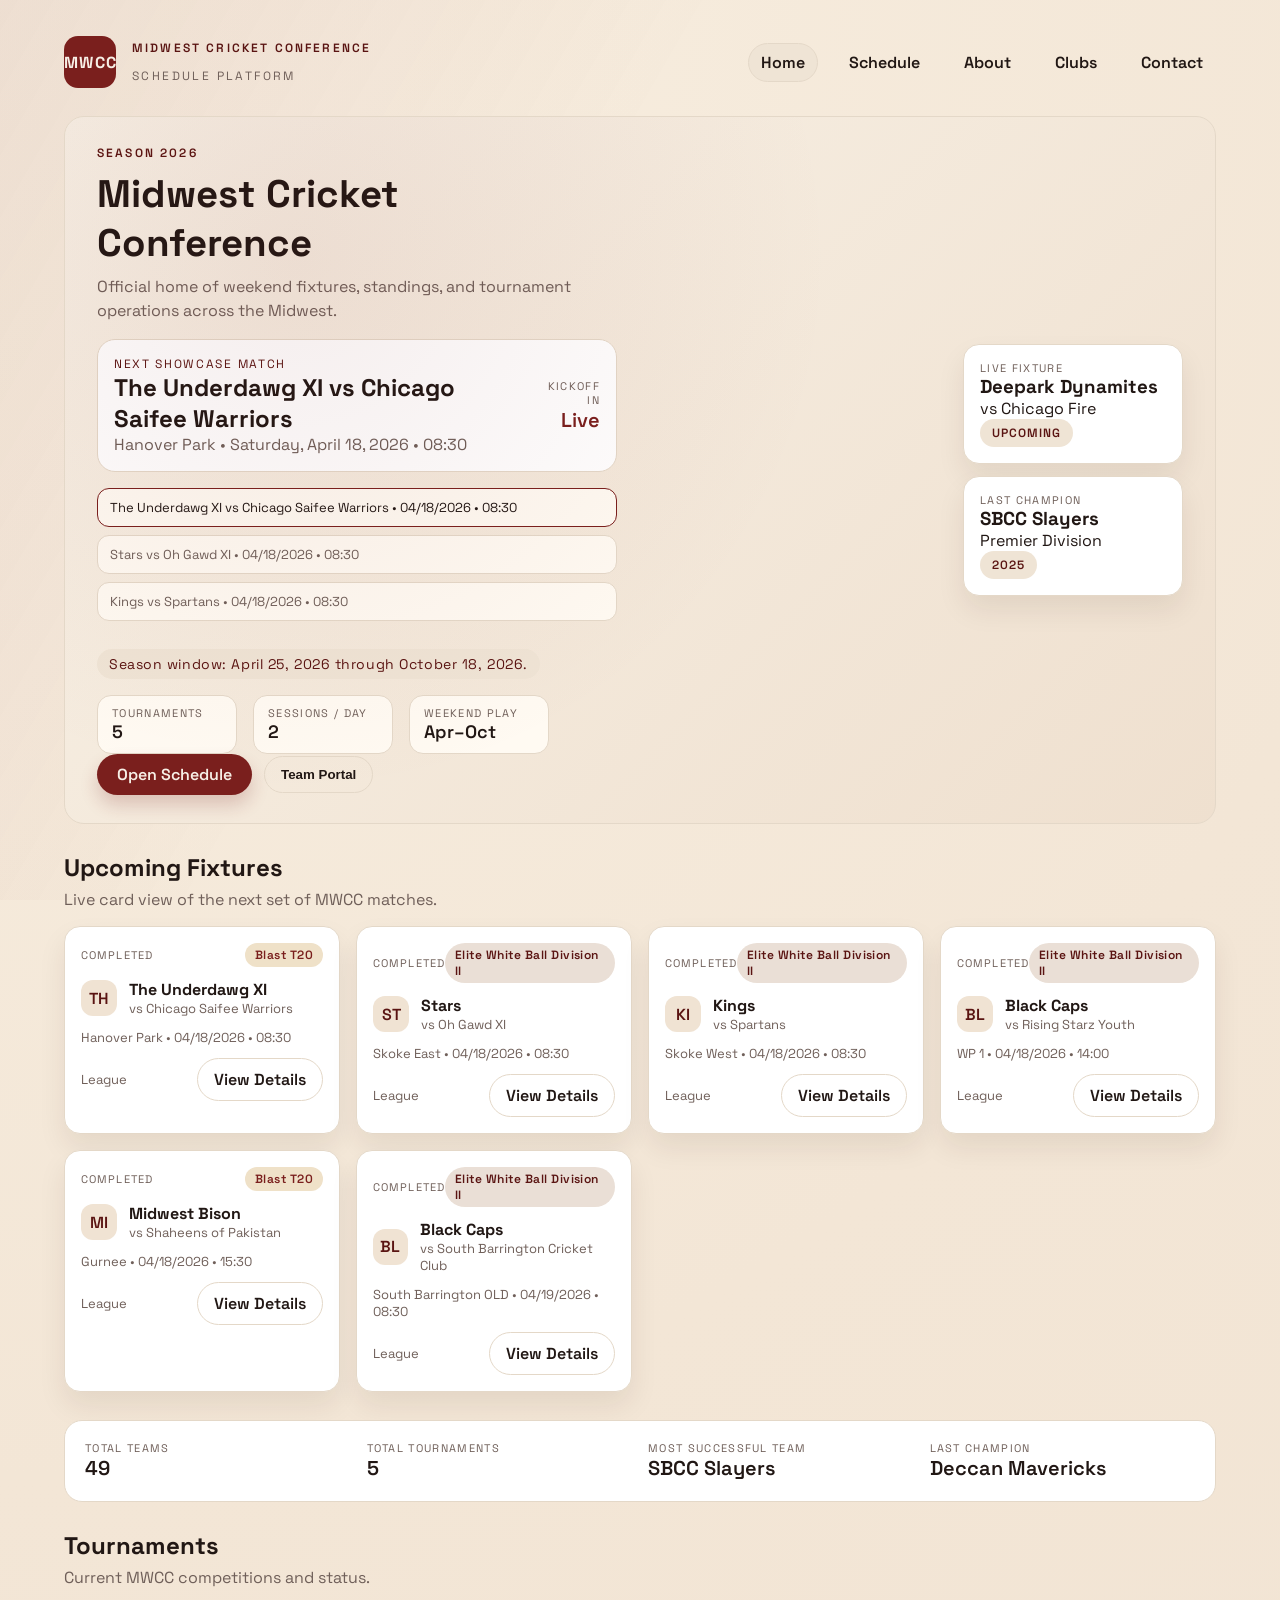
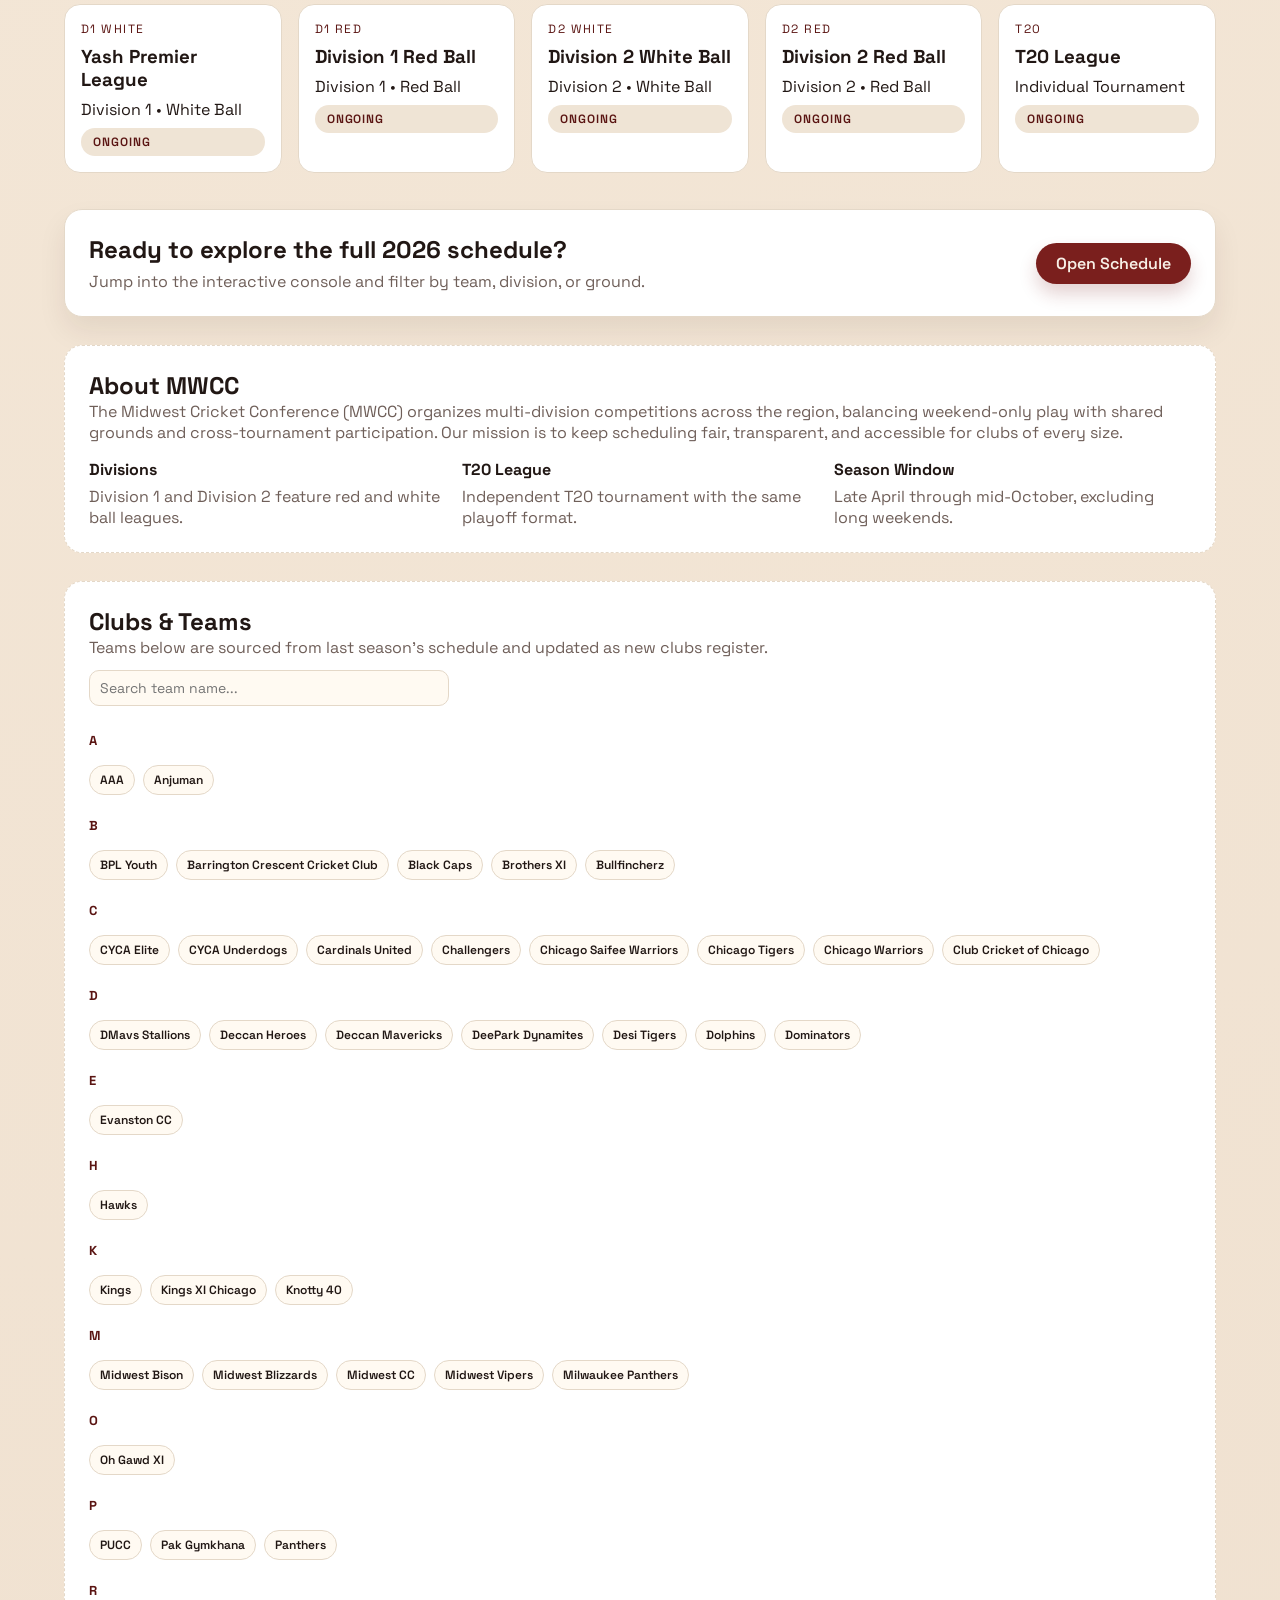
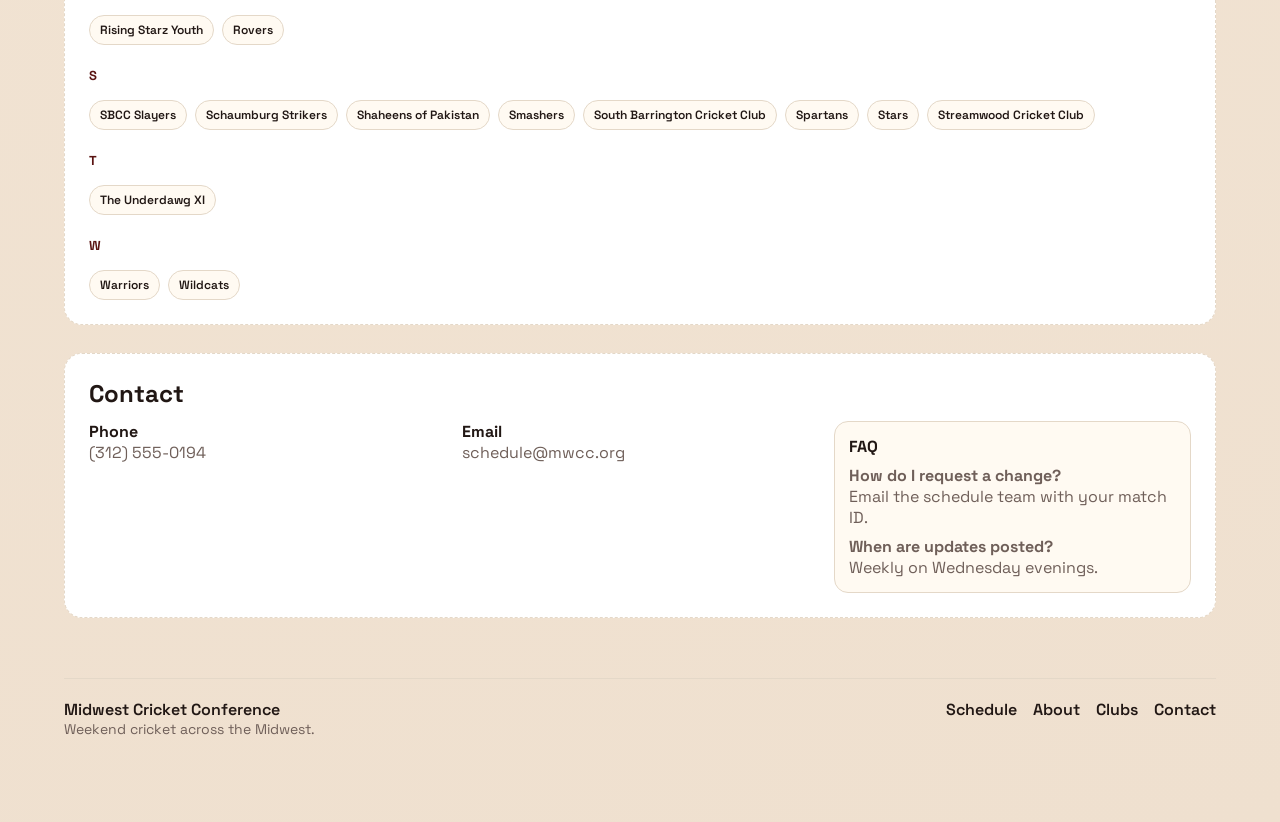
==== web/index.html @ f9c2185f "Add MWCC site" ====
<!doctype html>
<html lang="en">
  <head>
    <meta charset="UTF-8" />
    <meta name="viewport" content="width=device-width, initial-scale=1.0" />
    <title>Midwest Cricket Conference</title>
    <link rel="preconnect" href="https://fonts.googleapis.com" />
    <link rel="preconnect" href="https://fonts.gstatic.com" crossorigin />
    <link
      href="https://fonts.googleapis.com/css2?family=Space+Grotesk:wght@400;500;600;700&family=IBM+Plex+Mono:wght@400;600&display=swap"
      rel="stylesheet"
    />
    <link rel="stylesheet" href="styles.css" />
  </head>
  <body>
    <div class="page">
      <nav class="top-nav">
        <div class="brand">
          <div class="brand-mark">MWCC</div>
          <div>
            <p class="eyebrow">Midwest Cricket Conference</p>
            <span class="brand-sub">Schedule Platform</span>
          </div>
        </div>
        <div class="nav-links">
          <a href="#home" class="active">Home</a>
          <a href="schedule.html">Schedule</a>
          <a href="#about">About</a>
          <a href="#clubs">Clubs</a>
          <a href="#contact">Contact</a>
        </div>
      </nav>

      <header id="home" class="hero hero-home hero-feature">
        <div class="hero-content">
          <p class="eyebrow">Season 2026</p>
          <h1>Midwest Cricket Conference</h1>
          <p class="subhead">
            Official home of weekend fixtures, standings, and tournament operations across the Midwest.
          </p>
          <div class="hero-banner">
            <div>
              <p class="banner-label">Next Showcase Match</p>
              <h2 id="heroMatchTitle">CYCA Elite vs SBCC Slayers</h2>
              <p class="banner-meta" id="heroMatchMeta">Tigers Park • Saturday, May 2, 2026 • 2:00 PM</p>
            </div>
            <div class="countdown">
              <span class="countdown-label">Kickoff in</span>
              <div class="countdown-time" id="countdown">--d --h --m</div>
            </div>
          </div>
          <div class="highlight-strip" id="highlightStrip">
            <div class="highlight active">Midwest CC vs Deccan Mavericks • Sunday 8:30 AM</div>
            <div class="highlight">Incredibles vs Dolphins • Saturday 2:00 PM</div>
            <div class="highlight">United XI vs Knotty 40 • Sunday 10:00 AM</div>
          </div>
          <p class="season-note">Season window: April 25, 2026 through October 18, 2026.</p>
          <div class="hero-metrics">
            <div class="metric">
              <span class="metric-label">Tournaments</span>
              <span class="metric-value">5</span>
            </div>
            <div class="metric">
              <span class="metric-label">Sessions / Day</span>
              <span class="metric-value">2</span>
            </div>
            <div class="metric">
              <span class="metric-label">Weekend Play</span>
              <span class="metric-value">Apr–Oct</span>
            </div>
          </div>
          <div class="hero-actions">
            <a class="primary" href="schedule.html">Open Schedule</a>
            <button class="ghost" type="button">Team Portal</button>
          </div>
        </div>
        <div class="hero-side">
          <div class="hero-card">
            <p class="hero-card-label">Live Fixture</p>
            <h3>Deepark Dynamites</h3>
            <p>vs Chicago Fire</p>
            <span class="tag">Upcoming</span>
          </div>
          <div class="hero-card muted">
            <p class="hero-card-label">Last Champion</p>
            <h3>SBCC Slayers</h3>
            <p>Premier Division</p>
            <span class="tag">2025</span>
          </div>
        </div>
      </header>

      <section class="fixtures-section">
        <div class="section-title">
          <h2>Upcoming Fixtures</h2>
          <p>Live card view of the next set of MWCC matches.</p>
        </div>
        <div class="fixture-grid" id="fixtureGrid"></div>
      </section>

      <section class="stats-panel">
        <div>
          <span class="summary-label">Total Teams</span>
          <span class="summary-value" id="statTeams">62</span>
        </div>
        <div>
          <span class="summary-label">Total Tournaments</span>
          <span class="summary-value" id="statTournaments">5</span>
        </div>
        <div>
          <span class="summary-label">Most Successful Team</span>
          <span class="summary-value" id="statMostSuccessful">SBCC Slayers</span>
        </div>
        <div>
          <span class="summary-label">Last Champion</span>
          <span class="summary-value" id="statLastChampion">Deccan Mavericks</span>
        </div>
      </section>

      <section class="carousel-section">
        <div class="section-title">
          <h2>Tournaments</h2>
          <p>Current MWCC competitions and status.</p>
        </div>
        <div class="carousel" id="tournamentCarousel">
          <a class="carousel-card" href="schedule.html">
            <div class="logo-pill">D1 White</div>
            <h3>Yash Premier League</h3>
            <p>Division 1 • White Ball</p>
            <span class="tag">Ongoing</span>
          </a>
          <a class="carousel-card" href="schedule.html">
            <div class="logo-pill">D1 Red</div>
            <h3>Division 1 Red Ball</h3>
            <p>Division 1 • Red Ball</p>
            <span class="tag">Ongoing</span>
          </a>
          <a class="carousel-card" href="schedule.html">
            <div class="logo-pill">D2 White</div>
            <h3>Division 2 White Ball</h3>
            <p>Division 2 • White Ball</p>
            <span class="tag">Ongoing</span>
          </a>
          <a class="carousel-card" href="schedule.html">
            <div class="logo-pill">D2 Red</div>
            <h3>Division 2 Red Ball</h3>
            <p>Division 2 • Red Ball</p>
            <span class="tag">Ongoing</span>
          </a>
          <a class="carousel-card" href="schedule.html">
            <div class="logo-pill">T20</div>
            <h3>T20 League</h3>
            <p>Individual Tournament</p>
            <span class="tag">Ongoing</span>
          </a>
        </div>
      </section>

      <section class="cta-panel">
        <div>
          <h2>Ready to explore the full 2026 schedule?</h2>
          <p>Jump into the interactive console and filter by team, division, or ground.</p>
        </div>
        <a class="primary" href="schedule.html">Open Schedule</a>
      </section>

      <section id="about" class="placeholder">
        <h2>About MWCC</h2>
        <p>
          The Midwest Cricket Conference (MWCC) organizes multi-division competitions
          across the region, balancing weekend-only play with shared grounds and
          cross-tournament participation. Our mission is to keep scheduling fair,
          transparent, and accessible for clubs of every size.
        </p>
        <div class="about-grid">
          <div>
            <h4>Divisions</h4>
            <p>Division 1 and Division 2 feature red and white ball leagues.</p>
          </div>
          <div>
            <h4>T20 League</h4>
            <p>Independent T20 tournament with the same playoff format.</p>
          </div>
          <div>
            <h4>Season Window</h4>
            <p>Late April through mid-October, excluding long weekends.</p>
          </div>
        </div>
      </section>

      <section id="clubs" class="placeholder">
        <h2>Clubs & Teams</h2>
        <p>Teams below are sourced from last season’s schedule and updated as new clubs register.</p>
        <div class="team-tools">
          <input id="teamSearch" type="text" placeholder="Search team name..." />
        </div>
        <div id="teamList" class="team-list"></div>
      </section>

      <section id="contact" class="placeholder">
        <h2>Contact</h2>
        <div class="contact-grid">
          <div>
            <h4>Phone</h4>
            <p>(312) 555-0194</p>
          </div>
          <div>
            <h4>Email</h4>
            <p>schedule@mwcc.org</p>
          </div>
          <div class="faq-box">
            <h4>FAQ</h4>
            <p><strong>How do I request a change?</strong><br />Email the schedule team with your match ID.</p>
            <p><strong>When are updates posted?</strong><br />Weekly on Wednesday evenings.</p>
          </div>
        </div>
      </section>

      <footer class="site-footer">
        <div>
          <p class="footer-title">Midwest Cricket Conference</p>
          <p class="footer-sub">Weekend cricket across the Midwest.</p>
        </div>
        <div class="footer-links">
          <a href="schedule.html">Schedule</a>
          <a href="#about">About</a>
          <a href="#clubs">Clubs</a>
          <a href="#contact">Contact</a>
        </div>
      </footer>
    </div>

    <script src="app.js"></script>
  </body>
</html>
---- web/styles.css ----
:root {
  --bg: #f5efe4;
  --card: #fbf7f1;
  --ink: #211714;
  --muted: #6f5f59;
  --accent: #7a1f1d;
  --accent-dark: #5a1412;
  --border: #e4d8c8;
  --shadow: 0 14px 28px rgba(50, 22, 18, 0.08);
  --beige-strong: #efe4d5;
}

* {
  box-sizing: border-box;
  margin: 0;
  padding: 0;
}

body {
  font-family: "Space Grotesk", system-ui, sans-serif;
  color: var(--ink);
  background: radial-gradient(circle at top left, #f8efe1 0%, #f3e6d6 35%, #efe0cf 100%);
  min-height: 100vh;
}

body::before {
  content: "";
  position: fixed;
  inset: 0;
  background: linear-gradient(120deg, rgba(122, 31, 29, 0.08), transparent 40%);
  pointer-events: none;
  z-index: -1;
}

.page > * {
  opacity: 0;
  transform: translateY(12px);
  animation: fadeUp 0.6s ease forwards;
}

.page > *:nth-child(1) { animation-delay: 0.05s; }
.page > *:nth-child(2) { animation-delay: 0.12s; }
.page > *:nth-child(3) { animation-delay: 0.18s; }
.page > *:nth-child(4) { animation-delay: 0.24s; }
.page > *:nth-child(5) { animation-delay: 0.3s; }
.page > *:nth-child(6) { animation-delay: 0.36s; }
.page > *:nth-child(7) { animation-delay: 0.42s; }
.page > *:nth-child(8) { animation-delay: 0.48s; }

@keyframes fadeUp {
  to {
    opacity: 1;
    transform: translateY(0);
  }
}

.hero-home::after {
  content: "";
  position: absolute;
  inset: 0;
  background: radial-gradient(circle at 20% 20%, rgba(122, 31, 29, 0.08), transparent 50%);
  pointer-events: none;
}

.hero-feature {
  gap: 32px;
}

.page {
  max-width: 1200px;
  margin: 0 auto;
  padding: 36px 24px 64px;
  display: flex;
  flex-direction: column;
  gap: 28px;
}

.top-nav {
  display: flex;
  justify-content: space-between;
  align-items: center;
  gap: 24px;
  flex-wrap: wrap;
}

.brand {
  display: flex;
  align-items: center;
  gap: 16px;
}

.brand-mark {
  width: 52px;
  height: 52px;
  border-radius: 14px;
  background: var(--accent);
  color: #f7efe6;
  display: grid;
  place-items: center;
  font-weight: 700;
  letter-spacing: 0.08em;
}

.brand-sub {
  font-size: 12px;
  text-transform: uppercase;
  letter-spacing: 0.2em;
  color: var(--muted);
}

.nav-links {
  display: flex;
  gap: 18px;
  flex-wrap: wrap;
}

.nav-links a {
  text-decoration: none;
  color: var(--ink);
  font-weight: 600;
  padding: 8px 12px;
  border-radius: 999px;
  border: 1px solid transparent;
}

.nav-links a.active,
.nav-links a:hover {
  border-color: var(--border);
  background: var(--beige-strong);
}

.hero {
  background: var(--card);
  padding: 28px 32px;
  border-radius: 20px;
  box-shadow: none;
  display: flex;
  flex-wrap: wrap;
  align-items: center;
  justify-content: space-between;
  gap: 24px;
  border: 1px solid var(--border);
}

.hero-home {
  min-height: 360px;
  position: relative;
  overflow: hidden;
}

.hero-feature {
  background: linear-gradient(135deg, #f8f1e6 0%, #efe0cf 100%);
  border: 1px solid var(--border);
}

.hero-content {
  max-width: 520px;
}

.hero-banner {
  background: #ffffff;
  border: 1px solid var(--border);
  border-radius: 18px;
  padding: 16px;
  margin: 16px 0;
  display: flex;
  justify-content: space-between;
  gap: 16px;
  align-items: center;
}

.banner-label {
  text-transform: uppercase;
  letter-spacing: 0.14em;
  font-size: 12px;
  color: var(--accent-dark);
}

.banner-meta {
  color: var(--muted);
}

.countdown {
  text-align: right;
}

.countdown-label {
  display: block;
  font-size: 11px;
  letter-spacing: 0.12em;
  text-transform: uppercase;
  color: var(--muted);
}

.countdown-time {
  font-size: 20px;
  font-weight: 600;
  color: var(--accent);
}

.highlight-strip {
  display: grid;
  gap: 8px;
  margin-bottom: 16px;
}

.highlight {
  background: #fffaf2;
  border: 1px solid var(--border);
  border-radius: 12px;
  padding: 10px 12px;
  font-size: 13px;
  color: var(--muted);
  transition: border-color 0.2s ease, color 0.2s ease;
}

.highlight.active {
  border-color: var(--accent);
  color: var(--ink);
}

.hero-side {
  display: flex;
  flex-direction: column;
  gap: 12px;
  min-width: 220px;
}

.hero-card {
  background: #ffffff;
  border: 1px solid var(--border);
  border-radius: 16px;
  padding: 16px;
  box-shadow: var(--shadow);
}

.hero-card-label {
  text-transform: uppercase;
  font-size: 11px;
  letter-spacing: 0.12em;
  color: var(--muted);
}

.eyebrow {
  text-transform: uppercase;
  letter-spacing: 0.18em;
  font-size: 12px;
  font-weight: 600;
  color: var(--accent-dark);
  margin-bottom: 8px;
}

.hero h1 {
  font-size: clamp(28px, 3vw, 40px);
  margin-bottom: 8px;
}

.subhead {
  color: var(--muted);
  max-width: 520px;
  line-height: 1.5;
}

.season-note {
  margin-top: 12px;
  font-size: 14px;
  color: var(--accent-dark);
  background: var(--beige-strong);
  display: inline-block;
  padding: 6px 12px;
  border-radius: 999px;
  letter-spacing: 0.04em;
}

.hero-metrics {
  display: flex;
  gap: 16px;
  flex-wrap: wrap;
  margin-top: 16px;
}

.metric {
  border: 1px solid var(--border);
  border-radius: 14px;
  padding: 10px 14px;
  background: #fffaf2;
  min-width: 140px;
}

.metric-label {
  display: block;
  font-size: 11px;
  color: var(--muted);
  text-transform: uppercase;
  letter-spacing: 0.12em;
}

.metric-value {
  font-size: 18px;
  font-weight: 600;
}

.last-updated {
  margin-top: 10px;
  font-size: 13px;
  color: var(--muted);
}

.site-footer {
  margin-top: 32px;
  padding: 20px 0;
  border-top: 1px solid var(--border);
  display: flex;
  justify-content: space-between;
  flex-wrap: wrap;
  gap: 16px;
}

.footer-title {
  font-weight: 600;
}

.footer-sub {
  color: var(--muted);
  font-size: 14px;
}

.footer-links {
  display: flex;
  gap: 16px;
  flex-wrap: wrap;
}

.footer-links a {
  text-decoration: none;
  color: var(--ink);
  font-weight: 600;
}

.cta-panel {
  background: #ffffff;
  border-radius: 18px;
  border: 1px solid var(--border);
  padding: 24px;
  display: flex;
  align-items: center;
  justify-content: space-between;
  gap: 16px;
  box-shadow: var(--shadow);
}

.cta-panel h2 {
  margin-bottom: 6px;
}

.cta-panel p {
  color: var(--muted);
}

.fixtures-section {
  display: flex;
  flex-direction: column;
  gap: 16px;
}

.fixture-grid {
  display: grid;
  grid-template-columns: repeat(auto-fit, minmax(240px, 1fr));
  gap: 16px;
}

.fixture-card {
  background: #ffffff;
  border: 1px solid var(--border);
  border-radius: 16px;
  padding: 16px;
  display: flex;
  flex-direction: column;
  gap: 12px;
  box-shadow: var(--shadow);
}

.fixture-header {
  display: flex;
  justify-content: space-between;
  align-items: center;
}

.fixture-status {
  font-size: 11px;
  text-transform: uppercase;
  letter-spacing: 0.1em;
  color: var(--accent-dark);
}

.fixture-status.upcoming {
  color: var(--accent-dark);
}

.fixture-status.live {
  color: #2f6d3d;
}

.fixture-status.completed {
  color: var(--muted);
}

.fixture-teams {
  display: flex;
  align-items: center;
  gap: 12px;
}

.team-logo {
  width: 36px;
  height: 36px;
  border-radius: 12px;
  background: #f0e3d3;
  display: grid;
  place-items: center;
  font-weight: 600;
  color: var(--accent-dark);
}

.fixture-meta {
  color: var(--muted);
  font-size: 13px;
}

.fixture-actions {
  display: flex;
  justify-content: space-between;
  align-items: center;
}

.stats-panel {
  display: grid;
  grid-template-columns: repeat(auto-fit, minmax(200px, 1fr));
  gap: 16px;
  background: #ffffff;
  border-radius: 18px;
  border: 1px solid var(--border);
  padding: 20px;
}

.carousel-section {
  display: flex;
  flex-direction: column;
  gap: 16px;
}

.carousel {
  display: grid;
  grid-auto-flow: column;
  grid-auto-columns: minmax(200px, 240px);
  gap: 16px;
  overflow-x: auto;
  padding-bottom: 8px;
}

.carousel-card {
  background: #ffffff;
  border: 1px solid var(--border);
  border-radius: 16px;
  padding: 16px;
  min-height: 160px;
  display: flex;
  flex-direction: column;
  gap: 8px;
  text-decoration: none;
  color: var(--ink);
  transition: transform 0.2s ease, box-shadow 0.2s ease;
}

.carousel-card:hover {
  transform: translateY(-3px);
  box-shadow: var(--shadow);
}

.logo-pill {
  font-size: 12px;
  text-transform: uppercase;
  letter-spacing: 0.12em;
  color: var(--accent-dark);
}

.schedule-panel {
  background: #ffffff;
}

.schedule-page .schedule-panel {
  position: static;
}

.back-to-top {
  position: fixed;
  right: 24px;
  bottom: 24px;
  background: var(--accent);
  color: #f7efe6;
  border: none;
  border-radius: 999px;
  padding: 10px 16px;
  font-weight: 600;
  box-shadow: 0 10px 20px rgba(122, 31, 29, 0.2);
  opacity: 0;
  pointer-events: none;
  transition: opacity 0.2s ease, transform 0.2s ease;
}

.back-to-top.visible {
  opacity: 1;
  pointer-events: auto;
}

.back-to-top:hover {
  transform: translateY(-2px);
}

body[data-density="compact"] th,
body[data-density="compact"] td {
  padding: 8px 10px;
  font-size: 12px;
}

body[data-density="compact"] .summary-value {
  font-size: 16px;
}

.admin-panel {
  border: 1px dashed var(--border);
  border-radius: 18px;
  padding: 20px;
  margin-top: 24px;
  background: #fffaf2;
  display: none;
}

.admin-panel.active {
  display: block;
}

.admin-header {
  display: flex;
  justify-content: space-between;
  align-items: center;
}

.admin-upload {
  display: inline-flex;
  padding: 8px 12px;
  border-radius: 999px;
  border: 1px solid var(--border);
  background: #ffffff;
  cursor: pointer;
  font-weight: 600;
  margin-top: 12px;
}

.admin-upload input {
  display: none;
}

.link-button {
  background: none;
  border: none;
  color: var(--accent);
  cursor: pointer;
  font-weight: 600;
}

.change-log {
  border: 1px solid var(--border);
  border-radius: 16px;
  padding: 16px;
  background: #ffffff;
  margin-top: 20px;
}

.change-item {
  display: flex;
  justify-content: space-between;
  font-size: 13px;
  color: var(--muted);
  padding: 6px 0;
  border-bottom: 1px solid var(--border);
}

.change-item:last-child {
  border-bottom: none;
}

@media print {
  body {
    background: white;
  }

  .top-nav,
  .schedule-tools,
  .filters,
  .actions,
  .back-to-top,
  .schedule-cards,
  .admin-panel,
  .change-log,
  .site-footer {
    display: none !important;
  }

  .page {
    padding: 0;
  }

  .table-wrap {
    display: block !important;
    border: none;
  }

  .schedule-panel {
    position: static;
    border: none;
    padding: 0 0 16px;
  }
}

.hero-actions {
  display: flex;
  gap: 12px;
  align-items: center;
  flex-wrap: wrap;
}

.primary {
  background: var(--accent);
  color: #f7efe6;
  padding: 10px 20px;
  border-radius: 999px;
  font-weight: 600;
  text-decoration: none;
  box-shadow: 0 10px 18px rgba(122, 31, 29, 0.2);
  transition: transform 0.2s ease, box-shadow 0.2s ease;
}

.primary:hover {
  transform: translateY(-1px);
  box-shadow: 0 12px 22px rgba(122, 31, 29, 0.25);
}


.ghost {
  border: 1px solid var(--border);
  background: transparent;
  padding: 10px 16px;
  border-radius: 999px;
  cursor: pointer;
  font-weight: 600;
  color: var(--ink);
  transition: border-color 0.2s ease, transform 0.2s ease;
  text-decoration: none;
  display: inline-flex;
  align-items: center;
}

.ghost:hover {
  border-color: var(--accent);
  transform: translateY(-1px);
}

.panel {
  background: #ffffff;
  border-radius: 18px;
  padding: 20px;
  border: 1px solid var(--border);
  display: flex;
  flex-direction: column;
  gap: 20px;
}

.section-title h2 {
  font-size: 24px;
  margin-bottom: 6px;
}

.section-title p {
  color: var(--muted);
}

.grid-section {
  display: grid;
  grid-template-columns: repeat(auto-fit, minmax(240px, 1fr));
  gap: 16px;
}

.card {
  background: var(--card);
  border-radius: 18px;
  padding: 20px;
  border: 1px solid var(--border);
  box-shadow: none;
  transition: transform 0.2s ease, box-shadow 0.2s ease;
}

.card:hover {
  transform: translateY(-3px);
  box-shadow: var(--shadow);
}

.card h3 {
  margin-bottom: 8px;
}

.card p {
  color: var(--muted);
  line-height: 1.4;
  margin-bottom: 12px;
}

.card.muted {
  opacity: 0.7;
}

.tag {
  display: inline-block;
  padding: 6px 12px;
  border-radius: 999px;
  background: var(--beige-strong);
  color: var(--accent-dark);
  font-weight: 600;
  font-size: 12px;
  text-transform: uppercase;
  letter-spacing: 0.08em;
}

.filters {
  display: grid;
  grid-template-columns: repeat(auto-fit, minmax(180px, 1fr));
  gap: 16px;
  background: transparent;
  padding: 8px 0;
}

.schedule-tools {
  display: flex;
  align-items: center;
  justify-content: space-between;
  gap: 16px;
  flex-wrap: wrap;
  margin-bottom: 8px;
}

.quick-filters {
  display: flex;
  gap: 10px;
  flex-wrap: wrap;
}

.chip {
  border: 1px solid var(--border);
  background: #fffaf2;
  color: var(--ink);
  padding: 6px 12px;
  border-radius: 999px;
  font-weight: 600;
  cursor: pointer;
  font-size: 12px;
  text-transform: uppercase;
  letter-spacing: 0.08em;
}

.chip.active {
  background: var(--accent);
  color: #f7efe6;
  border-color: var(--accent);
}

.legend {
  display: flex;
  gap: 12px;
  flex-wrap: wrap;
  color: var(--muted);
  font-size: 12px;
}

.legend-item {
  display: flex;
  align-items: center;
  gap: 6px;
}

.legend-dot {
  width: 10px;
  height: 10px;
  border-radius: 50%;
  background: #d9c7b6;
}

.legend-dot.morning {
  background: #ead7c4;
}

.legend-dot.midday {
  background: #f1cfa8;
}

.legend-dot.evening {
  background: #caa090;
}

.legend-dot.d1 {
  background: #7a1f1d;
}

.legend-dot.d2 {
  background: #b36a4a;
}

.legend-dot.t20 {
  background: #c79440;
}

.filter {
  display: flex;
  flex-direction: column;
  gap: 6px;
  font-size: 13px;
  color: var(--muted);
}

.filter select,
.filter input {
  border: 1px solid var(--border);
  background: #fffaf2;
  padding: 8px 10px;
  border-radius: 10px;
  font-family: "Space Grotesk", sans-serif;
  font-size: 14px;
  transition: border-color 0.2s ease, box-shadow 0.2s ease;
}

.filter select:focus-visible,
.filter input:focus-visible {
  outline: none;
  border-color: var(--accent);
  box-shadow: 0 0 0 2px rgba(122, 31, 29, 0.15);
}

.summary {
  display: flex;
  gap: 24px;
  flex-wrap: wrap;
  font-family: "IBM Plex Mono", monospace;
  align-items: center;
}

.summary-label {
  display: block;
  font-size: 11px;
  color: var(--muted);
  letter-spacing: 0.12em;
  text-transform: uppercase;
}

.summary-value {
  font-size: 20px;
  font-weight: 600;
}

.actions {
  display: flex;
  gap: 12px;
  margin-left: auto;
  align-items: center;
  flex-wrap: wrap;
}

.table-wrap {
  background: white;
  border-radius: 18px;
  border: 1px solid var(--border);
  overflow: auto;
}

.schedule-cards {
  display: none;
  flex-direction: column;
  gap: 12px;
}

.card-date {
  font-size: 12px;
  text-transform: uppercase;
  letter-spacing: 0.12em;
  color: var(--accent-dark);
  margin-top: 6px;
}

.match-card {
  border: 1px solid var(--border);
  border-radius: 16px;
  padding: 16px;
  background: #fffaf2;
  display: flex;
  flex-direction: column;
  gap: 8px;
}

.match-card-header {
  display: flex;
  justify-content: space-between;
  gap: 12px;
  align-items: center;
}

.match-meta {
  display: flex;
  justify-content: space-between;
  gap: 12px;
  flex-wrap: wrap;
  color: var(--muted);
  font-size: 13px;
}

.results-section {
  display: flex;
  flex-direction: column;
  gap: 16px;
}

.view-tabs {
  display: flex;
  gap: 10px;
  flex-wrap: wrap;
}

.rf-list {
  display: flex;
  flex-direction: column;
  gap: 18px;
}

.hidden {
  display: none !important;
}

.results-grid {
  display: grid;
  gap: 16px;
}

.results-date {
  background: var(--accent-dark);
  color: #f7efe6;
  padding: 10px 16px;
  border-radius: 12px;
  font-size: 12px;
  text-transform: uppercase;
  letter-spacing: 0.12em;
  font-weight: 600;
}

.result-card {
  border: 1px solid var(--border);
  border-radius: 16px;
  padding: 18px;
  background: #ffffff;
  display: flex;
  flex-direction: column;
  gap: 12px;
  box-shadow: var(--shadow);
}

.result-header {
  display: flex;
  justify-content: space-between;
  align-items: center;
  gap: 10px;
  flex-wrap: wrap;
}

.result-status {
  font-size: 10px;
  text-transform: uppercase;
  letter-spacing: 0.1em;
  color: var(--accent-dark);
  border: 1px solid var(--border);
  padding: 4px 8px;
  border-radius: 999px;
  font-weight: 600;
  background: #fff7ed;
}

.result-status.upcoming {
  color: var(--accent-dark);
}

.result-status.completed {
  color: #2f6d3d;
  border-color: #cde6d3;
  background: #eef7f1;
}

.result-tag {
  font-size: 11px;
  text-transform: uppercase;
  letter-spacing: 0.12em;
  color: var(--accent);
  font-weight: 700;
}

.result-matchup {
  display: flex;
  flex-wrap: wrap;
  gap: 10px;
  align-items: center;
  font-size: 16px;
  font-weight: 600;
}

.result-team {
  display: flex;
  gap: 12px;
  align-items: center;
}

.result-team span {
  line-height: 1.2;
}

.vs {
  font-size: 12px;
  text-transform: uppercase;
  letter-spacing: 0.12em;
  color: var(--muted);
}

.result-meta-line {
  color: var(--muted);
  font-size: 13px;
}

.result-note {
  color: var(--muted);
  font-size: 13px;
}

.result-summary {
  color: var(--accent-dark);
  font-weight: 600;
}

.result-score {
  color: var(--ink);
  font-size: 13px;
  font-weight: 600;
}

.result-actions {
  display: flex;
  gap: 12px;
  justify-content: flex-start;
}

.standings-section {
  display: flex;
  flex-direction: column;
  gap: 16px;
}

.tab-row {
  display: flex;
  gap: 10px;
  flex-wrap: wrap;
}

.tab {
  border: 1px solid var(--border);
  background: #fffaf2;
  color: var(--ink);
  padding: 8px 14px;
  border-radius: 999px;
  font-weight: 600;
  cursor: pointer;
  font-size: 12px;
  text-transform: uppercase;
  letter-spacing: 0.08em;
}

.tab.active {
  background: var(--accent);
  color: #f7efe6;
  border-color: var(--accent);
}

.standings-table {
  border: 1px solid var(--border);
  border-radius: 16px;
  overflow: hidden;
  background: #ffffff;
}

.standings-table table {
  width: 100%;
  border-collapse: collapse;
}

.admin-divider {
  margin: 16px 0;
  border-top: 1px solid var(--border);
}

.scorecard-form {
  display: grid;
  gap: 12px;
  margin-top: 8px;
}

.score-grid {
  display: grid;
  grid-template-columns: repeat(auto-fit, minmax(180px, 1fr));
  gap: 12px;
}

.admin-note {
  font-size: 12px;
  color: var(--muted);
  margin-top: 4px;
}

.admin-actions {
  display: flex;
  gap: 12px;
  flex-wrap: wrap;
}

.scorecard-form label {
  display: grid;
  gap: 6px;
  font-size: 13px;
  color: var(--muted);
}

.scorecard-form input {
  border: 1px solid var(--border);
  background: #fffdf8;
  padding: 8px 10px;
  border-radius: 10px;
  font-family: "Space Grotesk", sans-serif;
  font-size: 14px;
}

.scorecard-form select {
  border: 1px solid var(--border);
  background: #fffdf8;
  padding: 8px 10px;
  border-radius: 10px;
  font-family: "Space Grotesk", sans-serif;
  font-size: 14px;
}

table {
  width: 100%;
  border-collapse: collapse;
}

thead {
  background: #2a1916;
  color: #f7efe6;
  text-transform: uppercase;
  letter-spacing: 0.08em;
  font-size: 12px;
}

thead th {
  position: sticky;
  top: 0;
  z-index: 2;
}

.schedule-page thead th {
  position: static;
}

th,
td {
  padding: 12px 14px;
  text-align: left;
  border-bottom: 1px solid var(--border);
}

tbody tr:nth-child(even) {
  background: #fff7ed;
}

tbody tr:hover {
  background: #f3e8d9;
}

.group-row td {
  background: #f0e3d3;
  color: var(--accent-dark);
  font-weight: 600;
  text-transform: uppercase;
  letter-spacing: 0.08em;
  font-size: 11px;
}

.session-tag {
  font-weight: 600;
  color: var(--accent-dark);
}

.badge {
  display: inline-block;
  padding: 4px 10px;
  border-radius: 999px;
  font-size: 12px;
  font-weight: 600;
  letter-spacing: 0.04em;
  background: #f0e0d2;
  color: #4b332c;
}

.badge-d1white {
  background: #efe6dc;
  color: #5a1412;
}

.badge-d1red {
  background: #f0d7d0;
  color: #7a1f1d;
}

.badge-d2 {
  background: #eadfd6;
  color: #5a1412;
}

.badge-t20 {
  background: #efe1c8;
  color: #7a1f1d;
}

.empty-state {
  padding: 24px;
  text-align: center;
  color: var(--muted);
}

.placeholder {
  background: white;
  border-radius: 18px;
  padding: 24px;
  border: 1px dashed var(--border);
}

.placeholder p {
  color: var(--muted);
}

.about-grid {
  display: grid;
  grid-template-columns: repeat(auto-fit, minmax(220px, 1fr));
  gap: 16px;
  margin-top: 16px;
}

.about-grid h4 {
  margin-bottom: 6px;
}

.team-list {
  display: flex;
  flex-wrap: wrap;
  gap: 10px;
  margin-top: 14px;
}

.team-tools {
  margin-top: 12px;
}

.team-tools input {
  width: min(360px, 100%);
  border: 1px solid var(--border);
  background: #fffaf2;
  padding: 8px 10px;
  border-radius: 10px;
  font-family: "Space Grotesk", sans-serif;
  font-size: 14px;
}

.team-group-title {
  width: 100%;
  margin: 12px 0 6px;
  font-size: 13px;
  letter-spacing: 0.12em;
  text-transform: uppercase;
  color: var(--accent-dark);
}

.team-group {
  display: flex;
  flex-wrap: wrap;
  gap: 8px;
}

.team-pill {
  border: 1px solid var(--border);
  padding: 6px 10px;
  border-radius: 999px;
  background: #fffaf2;
  font-size: 12px;
  font-weight: 600;
}

.contact-grid {
  display: grid;
  grid-template-columns: repeat(auto-fit, minmax(220px, 1fr));
  gap: 16px;
  margin-top: 12px;
}

.faq-box {
  border: 1px solid var(--border);
  border-radius: 14px;
  padding: 14px;
  background: #fffaf2;
}

.faq-box p {
  margin-top: 8px;
  color: var(--muted);
}

.schedule-page .page {
  padding-top: 24px;
}

@media (max-width: 900px) {
  .table-wrap {
    display: none;
  }

  .schedule-cards {
    display: flex;
  }

  .schedule-page .schedule-panel {
    position: static;
  }
}

@media (max-width: 720px) {
  .hero {
    padding: 22px;
  }

  table {
    font-size: 12px;
  }
}
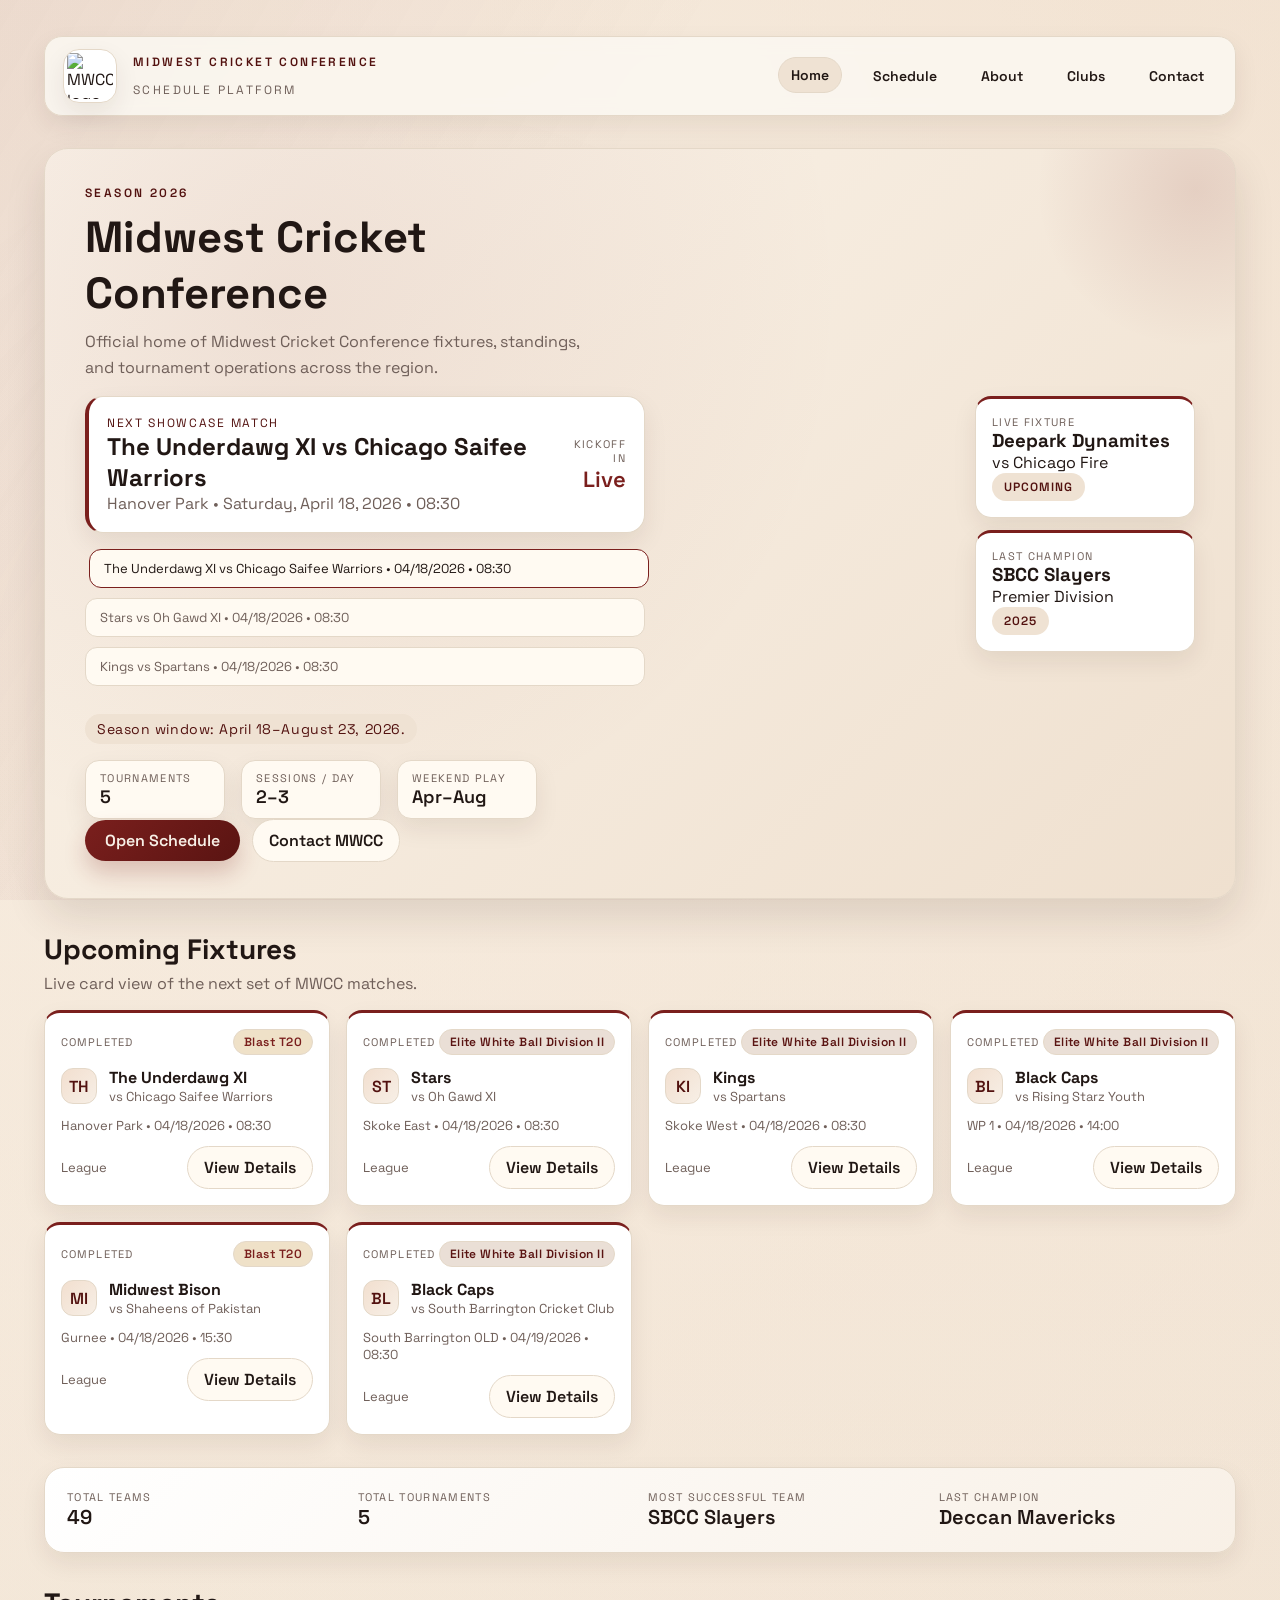
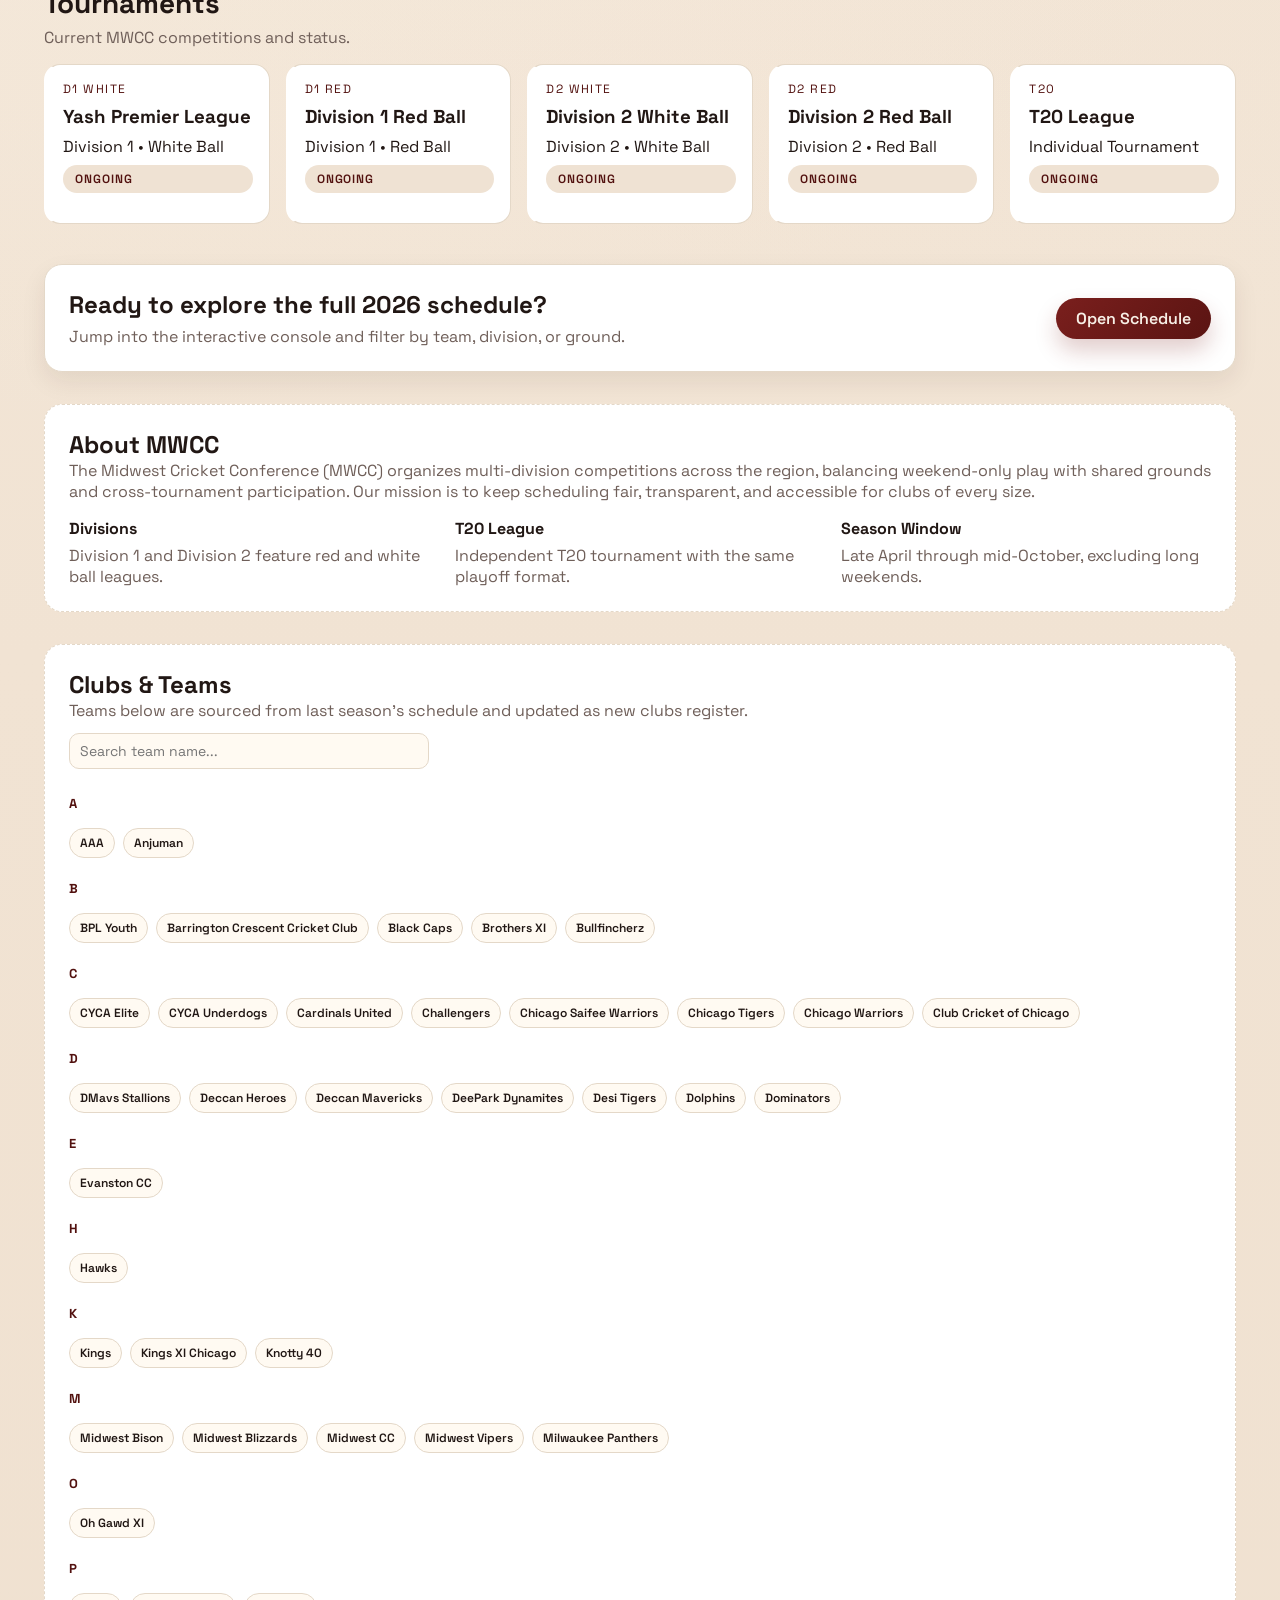
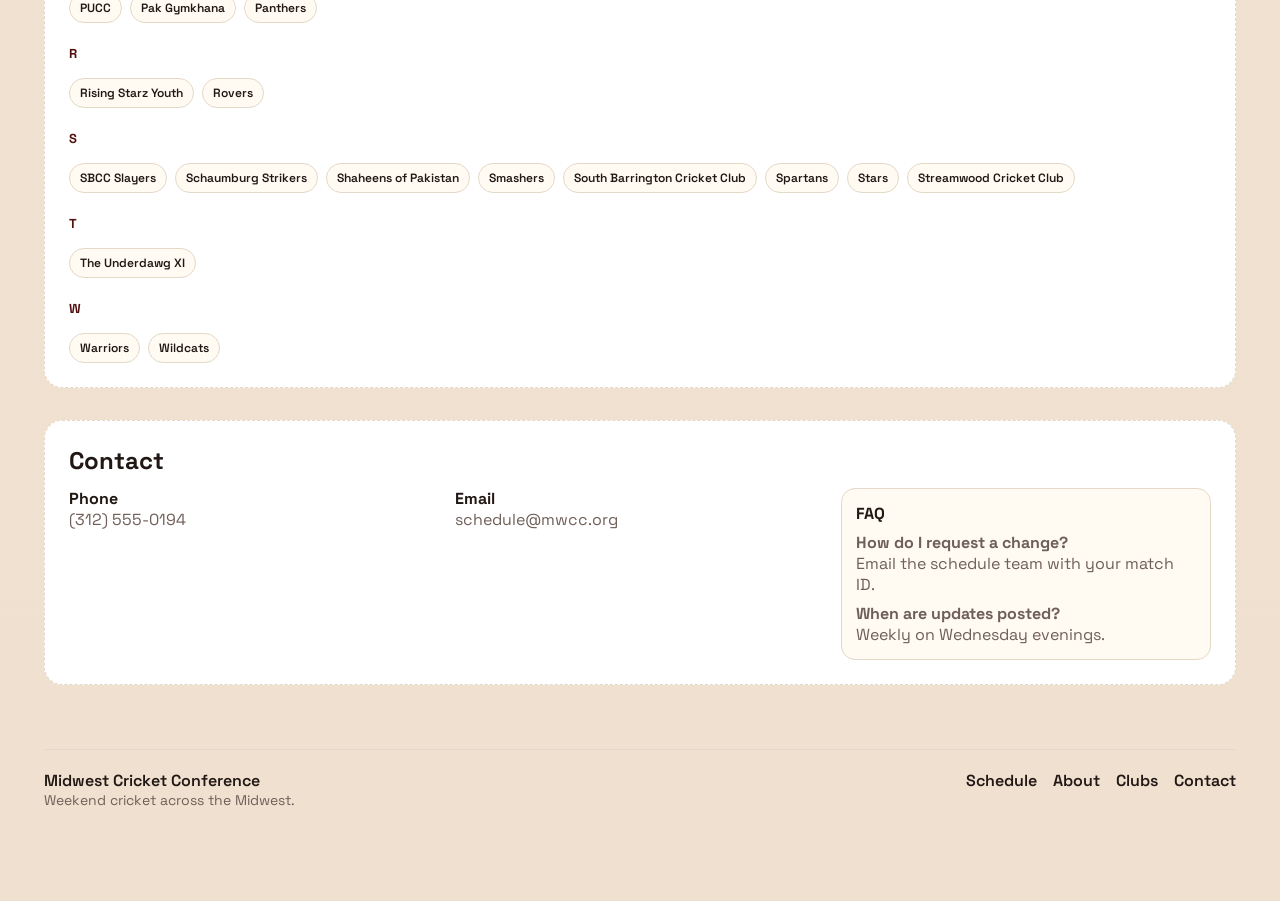
==== commit c56db30e: "Polish MWCC UI" ====
--- a/web/index.html
+++ b/web/index.html
@@ -16,7 +16,9 @@
     <div class="page">
       <nav class="top-nav">
         <div class="brand">
-          <div class="brand-mark">MWCC</div>
+          <div class="brand-mark">
+            <img class="brand-logo" src="assets/mwcc-logo.svg" alt="MWCC logo" />
+          </div>
           <div>
             <p class="eyebrow">Midwest Cricket Conference</p>
             <span class="brand-sub">Schedule Platform</span>
@@ -36,7 +38,7 @@
           <p class="eyebrow">Season 2026</p>
           <h1>Midwest Cricket Conference</h1>
           <p class="subhead">
-            Official home of weekend fixtures, standings, and tournament operations across the Midwest.
+            Official home of Midwest Cricket Conference fixtures, standings, and tournament operations across the region.
           </p>
           <div class="hero-banner">
             <div>
@@ -54,7 +56,7 @@
             <div class="highlight">Incredibles vs Dolphins • Saturday 2:00 PM</div>
             <div class="highlight">United XI vs Knotty 40 • Sunday 10:00 AM</div>
           </div>
-          <p class="season-note">Season window: April 25, 2026 through October 18, 2026.</p>
+          <p class="season-note">Season window: April 18–August 23, 2026.</p>
           <div class="hero-metrics">
             <div class="metric">
               <span class="metric-label">Tournaments</span>
@@ -62,16 +64,16 @@
             </div>
             <div class="metric">
               <span class="metric-label">Sessions / Day</span>
-              <span class="metric-value">2</span>
+              <span class="metric-value">2–3</span>
             </div>
             <div class="metric">
               <span class="metric-label">Weekend Play</span>
-              <span class="metric-value">Apr–Oct</span>
+              <span class="metric-value">Apr–Aug</span>
             </div>
           </div>
           <div class="hero-actions">
             <a class="primary" href="schedule.html">Open Schedule</a>
-            <button class="ghost" type="button">Team Portal</button>
+            <a class="ghost" href="#contact">Contact MWCC</a>
           </div>
         </div>
         <div class="hero-side">
--- a/web/styles.css
+++ b/web/styles.css
@@ -4,10 +4,13 @@
   --ink: #211714;
   --muted: #6f5f59;
   --accent: #7a1f1d;
-  --accent-dark: #5a1412;
+  --accent-dark: #52110f;
+  --accent-soft: #b05a4f;
   --border: #e4d8c8;
-  --shadow: 0 14px 28px rgba(50, 22, 18, 0.08);
-  --beige-strong: #efe4d5;
+  --shadow: 0 18px 40px rgba(50, 22, 18, 0.12);
+  --shadow-soft: 0 10px 24px rgba(50, 22, 18, 0.08);
+  --beige-strong: #efe2d3;
+  --glass: rgba(251, 247, 241, 0.88);
 }
 
 * {
@@ -19,7 +22,10 @@
 body {
   font-family: "Space Grotesk", system-ui, sans-serif;
   color: var(--ink);
-  background: radial-gradient(circle at top left, #f8efe1 0%, #f3e6d6 35%, #efe0cf 100%);
+  background:
+    radial-gradient(circle at 10% 10%, #f7ecdf 0%, transparent 42%),
+    radial-gradient(circle at 90% 0%, #f0dfcd 0%, transparent 45%),
+    linear-gradient(180deg, #f6ecdf 0%, #f1e3d3 55%, #efe0cf 100%);
   min-height: 100vh;
 }
 
@@ -27,7 +33,9 @@
   content: "";
   position: fixed;
   inset: 0;
-  background: linear-gradient(120deg, rgba(122, 31, 29, 0.08), transparent 40%);
+  background:
+    linear-gradient(120deg, rgba(122, 31, 29, 0.08), transparent 40%),
+    radial-gradient(circle at 30% 80%, rgba(122, 31, 29, 0.06), transparent 55%);
   pointer-events: none;
   z-index: -1;
 }
@@ -60,6 +68,24 @@
   inset: 0;
   background: radial-gradient(circle at 20% 20%, rgba(122, 31, 29, 0.08), transparent 50%);
   pointer-events: none;
+  z-index: 0;
+}
+
+.hero-home::before {
+  content: "";
+  position: absolute;
+  right: -120px;
+  top: -120px;
+  width: 320px;
+  height: 320px;
+  background: radial-gradient(circle, rgba(122, 31, 29, 0.12), transparent 70%);
+  pointer-events: none;
+  z-index: 0;
+}
+
+.hero > * {
+  position: relative;
+  z-index: 1;
 }
 
 .hero-feature {
@@ -67,12 +93,12 @@
 }
 
 .page {
-  max-width: 1200px;
+  max-width: 1240px;
   margin: 0 auto;
-  padding: 36px 24px 64px;
+  padding: 36px 24px 72px;
   display: flex;
   flex-direction: column;
-  gap: 28px;
+  gap: 32px;
 }
 
 .top-nav {
@@ -81,6 +107,12 @@
   align-items: center;
   gap: 24px;
   flex-wrap: wrap;
+  background: var(--glass);
+  border: 1px solid var(--border);
+  border-radius: 18px;
+  padding: 12px 18px;
+  box-shadow: var(--shadow-soft);
+  backdrop-filter: blur(8px);
 }
 
 .brand {
@@ -90,15 +122,22 @@
 }
 
 .brand-mark {
-  width: 52px;
-  height: 52px;
-  border-radius: 14px;
-  background: var(--accent);
-  color: #f7efe6;
+  width: 54px;
+  height: 54px;
+  border-radius: 16px;
+  background: #fff;
+  border: 1px solid var(--border);
   display: grid;
   place-items: center;
-  font-weight: 700;
-  letter-spacing: 0.08em;
+  overflow: hidden;
+  box-shadow: var(--shadow-soft);
+}
+
+.brand-logo {
+  width: 46px;
+  height: 46px;
+  object-fit: contain;
+  display: block;
 }
 
 .brand-sub {
@@ -121,52 +160,58 @@
   padding: 8px 12px;
   border-radius: 999px;
   border: 1px solid transparent;
+  font-size: 14px;
+  transition: background 0.2s ease, border-color 0.2s ease, transform 0.2s ease;
 }
 
 .nav-links a.active,
 .nav-links a:hover {
   border-color: var(--border);
   background: var(--beige-strong);
+  transform: translateY(-1px);
 }
 
 .hero {
   background: var(--card);
-  padding: 28px 32px;
-  border-radius: 20px;
-  box-shadow: none;
+  padding: 36px 40px;
+  border-radius: 24px;
+  box-shadow: var(--shadow);
   display: flex;
   flex-wrap: wrap;
   align-items: center;
   justify-content: space-between;
   gap: 24px;
   border: 1px solid var(--border);
+  position: relative;
 }
 
 .hero-home {
-  min-height: 360px;
+  min-height: 420px;
   position: relative;
   overflow: hidden;
 }
 
 .hero-feature {
-  background: linear-gradient(135deg, #f8f1e6 0%, #efe0cf 100%);
+  background: linear-gradient(135deg, #fbf4ea 0%, #efe0cf 100%);
   border: 1px solid var(--border);
 }
 
 .hero-content {
-  max-width: 520px;
+  max-width: 560px;
 }
 
 .hero-banner {
   background: #ffffff;
   border: 1px solid var(--border);
   border-radius: 18px;
-  padding: 16px;
+  padding: 18px;
   margin: 16px 0;
   display: flex;
   justify-content: space-between;
   gap: 16px;
   align-items: center;
+  box-shadow: var(--shadow-soft);
+  border-left: 4px solid var(--accent);
 }
 
 .banner-label {
@@ -193,14 +238,15 @@
 }
 
 .countdown-time {
-  font-size: 20px;
+  font-size: 22px;
   font-weight: 600;
   color: var(--accent);
 }
 
 .highlight-strip {
-  display: grid;
-  gap: 8px;
+  display: flex;
+  flex-direction: column;
+  gap: 10px;
   margin-bottom: 16px;
 }
 
@@ -208,15 +254,16 @@
   background: #fffaf2;
   border: 1px solid var(--border);
   border-radius: 12px;
-  padding: 10px 12px;
+  padding: 10px 14px;
   font-size: 13px;
   color: var(--muted);
-  transition: border-color 0.2s ease, color 0.2s ease;
+  transition: border-color 0.2s ease, color 0.2s ease, transform 0.2s ease;
 }
 
 .highlight.active {
   border-color: var(--accent);
   color: var(--ink);
+  transform: translateX(4px);
 }
 
 .hero-side {
@@ -231,7 +278,8 @@
   border: 1px solid var(--border);
   border-radius: 16px;
   padding: 16px;
-  box-shadow: var(--shadow);
+  box-shadow: var(--shadow-soft);
+  border-top: 3px solid var(--accent);
 }
 
 .hero-card-label {
@@ -243,7 +291,7 @@
 
 .eyebrow {
   text-transform: uppercase;
-  letter-spacing: 0.18em;
+  letter-spacing: 0.2em;
   font-size: 12px;
   font-weight: 600;
   color: var(--accent-dark);
@@ -251,14 +299,15 @@
 }
 
 .hero h1 {
-  font-size: clamp(28px, 3vw, 40px);
+  font-size: clamp(32px, 3.4vw, 44px);
   margin-bottom: 8px;
 }
 
 .subhead {
   color: var(--muted);
   max-width: 520px;
-  line-height: 1.5;
+  line-height: 1.6;
+  font-size: 16px;
 }
 
 .season-note {
@@ -285,6 +334,7 @@
   padding: 10px 14px;
   background: #fffaf2;
   min-width: 140px;
+  box-shadow: var(--shadow-soft);
 }
 
 .metric-label {
@@ -346,7 +396,7 @@
   align-items: center;
   justify-content: space-between;
   gap: 16px;
-  box-shadow: var(--shadow);
+  box-shadow: var(--shadow-soft);
 }
 
 .cta-panel h2 {
@@ -377,7 +427,8 @@
   display: flex;
   flex-direction: column;
   gap: 12px;
-  box-shadow: var(--shadow);
+  box-shadow: var(--shadow-soft);
+  border-top: 3px solid var(--accent);
 }
 
 .fixture-header {
@@ -415,7 +466,8 @@
   width: 36px;
   height: 36px;
   border-radius: 12px;
-  background: #f0e3d3;
+  background: linear-gradient(135deg, #f2dfcf 0%, #f7efe6 100%);
+  border: 1px solid var(--border);
   display: grid;
   place-items: center;
   font-weight: 600;
@@ -437,10 +489,11 @@
   display: grid;
   grid-template-columns: repeat(auto-fit, minmax(200px, 1fr));
   gap: 16px;
-  background: #ffffff;
-  border-radius: 18px;
-  border: 1px solid var(--border);
-  padding: 20px;
+  background: linear-gradient(135deg, #ffffff 0%, #f8f0e6 100%);
+  border-radius: 20px;
+  border: 1px solid var(--border);
+  padding: 22px;
+  box-shadow: var(--shadow-soft);
 }
 
 .carousel-section {
@@ -469,12 +522,14 @@
   gap: 8px;
   text-decoration: none;
   color: var(--ink);
-  transition: transform 0.2s ease, box-shadow 0.2s ease;
+  transition: transform 0.2s ease, box-shadow 0.2s ease, border-color 0.2s ease;
+  border-left: 3px solid transparent;
 }
 
 .carousel-card:hover {
   transform: translateY(-3px);
-  box-shadow: var(--shadow);
+  box-shadow: var(--shadow-soft);
+  border-left-color: var(--accent);
 }
 
 .logo-pill {
@@ -631,13 +686,13 @@
 }
 
 .primary {
-  background: var(--accent);
+  background: linear-gradient(135deg, #7a1f1d 0%, #5a1412 100%);
   color: #f7efe6;
   padding: 10px 20px;
   border-radius: 999px;
   font-weight: 600;
   text-decoration: none;
-  box-shadow: 0 10px 18px rgba(122, 31, 29, 0.2);
+  box-shadow: 0 12px 22px rgba(122, 31, 29, 0.22);
   transition: transform 0.2s ease, box-shadow 0.2s ease;
 }
 
@@ -649,7 +704,7 @@
 
 .ghost {
   border: 1px solid var(--border);
-  background: transparent;
+  background: #fffaf2;
   padding: 10px 16px;
   border-radius: 999px;
   cursor: pointer;
@@ -668,21 +723,23 @@
 
 .panel {
   background: #ffffff;
-  border-radius: 18px;
-  padding: 20px;
+  border-radius: 20px;
+  padding: 24px;
   border: 1px solid var(--border);
   display: flex;
   flex-direction: column;
   gap: 20px;
+  box-shadow: var(--shadow-soft);
 }
 
 .section-title h2 {
-  font-size: 24px;
+  font-size: clamp(22px, 2.4vw, 28px);
   margin-bottom: 6px;
 }
 
 .section-title p {
   color: var(--muted);
+  max-width: 720px;
 }
 
 .grid-section {
@@ -735,8 +792,10 @@
   display: grid;
   grid-template-columns: repeat(auto-fit, minmax(180px, 1fr));
   gap: 16px;
-  background: transparent;
-  padding: 8px 0;
+  background: #ffffff;
+  padding: 16px;
+  border-radius: 16px;
+  border: 1px solid var(--border);
 }
 
 .schedule-tools {
@@ -746,6 +805,8 @@
   gap: 16px;
   flex-wrap: wrap;
   margin-bottom: 8px;
+  padding-bottom: 12px;
+  border-bottom: 1px solid var(--border);
 }
 
 .quick-filters {
@@ -765,12 +826,19 @@
   font-size: 12px;
   text-transform: uppercase;
   letter-spacing: 0.08em;
+  transition: border-color 0.2s ease, transform 0.2s ease, background 0.2s ease;
 }
 
 .chip.active {
   background: var(--accent);
   color: #f7efe6;
   border-color: var(--accent);
+  box-shadow: 0 8px 16px rgba(122, 31, 29, 0.18);
+}
+
+.chip:hover {
+  border-color: var(--accent);
+  transform: translateY(-1px);
 }
 
 .legend {
@@ -850,6 +918,10 @@
   flex-wrap: wrap;
   font-family: "IBM Plex Mono", monospace;
   align-items: center;
+  background: #fffaf2;
+  border: 1px solid var(--border);
+  border-radius: 16px;
+  padding: 16px;
 }
 
 .summary-label {
@@ -875,9 +947,10 @@
 
 .table-wrap {
   background: white;
-  border-radius: 18px;
+  border-radius: 20px;
   border: 1px solid var(--border);
   overflow: auto;
+  box-shadow: var(--shadow-soft);
 }
 
 .schedule-cards {
@@ -1163,7 +1236,7 @@
 }
 
 thead {
-  background: #2a1916;
+  background: #2b1714;
   color: #f7efe6;
   text-transform: uppercase;
   letter-spacing: 0.08em;
@@ -1188,11 +1261,11 @@
 }
 
 tbody tr:nth-child(even) {
-  background: #fff7ed;
+  background: #fcf5eb;
 }
 
 tbody tr:hover {
-  background: #f3e8d9;
+  background: #f1e5d6;
 }
 
 .group-row td {
@@ -1218,6 +1291,7 @@
   letter-spacing: 0.04em;
   background: #f0e0d2;
   color: #4b332c;
+  border: 1px solid var(--border);
 }
 
 .badge-d1white {
